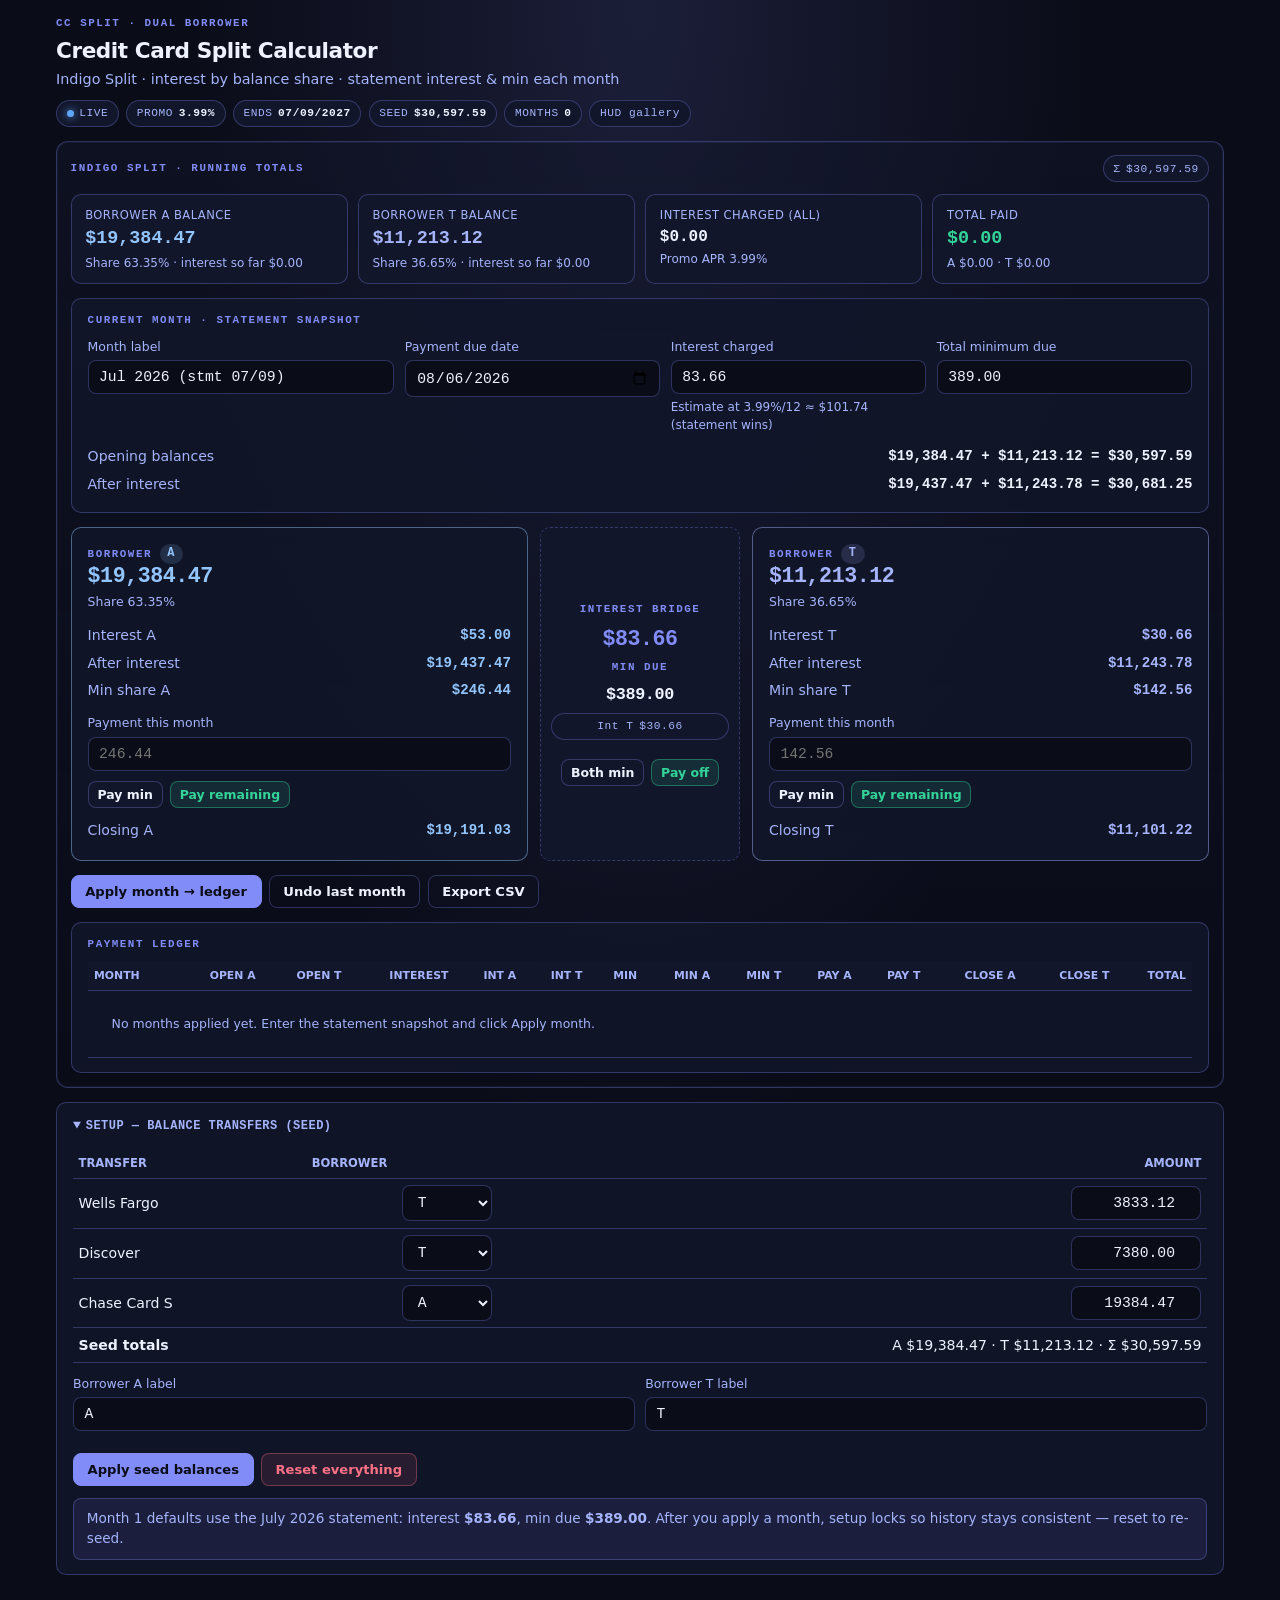
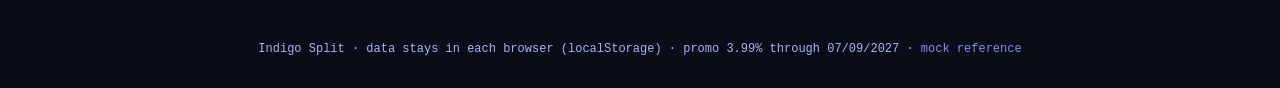
==== docs/cc-tool/index.html @ 1d9514b3 "Publish CC Split Calculator on GitHub Pages. Add docs/cc-tool (Indigo Split) so A and T can open a s" ====
<!DOCTYPE html>
<html lang="en">
<head>
  <meta charset="UTF-8" />
  <meta name="viewport" content="width=device-width, initial-scale=1" />
  <title>CC Split Calculator — Indigo Split</title>
  <style>
    :root {
      --accent: #818cf8;
      --accent2: #a5b4fc;
      --accent-dim: #4f46a5;
      --bg: #0a0c18;
      --surface: rgba(18, 22, 42, 0.88);
      --surface2: #12162a;
      --border: rgba(129, 140, 248, 0.3);
      --glow: rgba(129, 140, 248, 0.14);
      --text: #eef2ff;
      --muted: #a5b4fc;
      --a: #93c5fd;
      --t: #a5b4fc;
      --status: #60a5fa;
      --good: #34d399;
      --warn: #fbbf24;
      --bad: #fb7185;
      --radius: 12px;
      --font: "Segoe UI", system-ui, -apple-system, sans-serif;
      --mono: "Cascadia Code", Consolas, ui-monospace, monospace;
    }

    * { box-sizing: border-box; }
    body {
      margin: 0;
      font-family: var(--font);
      color: var(--text);
      line-height: 1.45;
      min-height: 100vh;
      background:
        radial-gradient(ellipse at 50% 0%, var(--glow), transparent 50%),
        var(--bg);
    }
    a { color: var(--accent); text-decoration: none; }
    a:hover { text-decoration: underline; }

    .shell { max-width: 1200px; margin: 0 auto; padding: 1rem 1rem 2.5rem; }

    .top-meta {
      display: flex;
      flex-wrap: wrap;
      gap: 0.65rem;
      align-items: center;
      justify-content: space-between;
      margin-bottom: 0.85rem;
    }
    .top-meta h1 {
      margin: 0.2rem 0 0.15rem;
      font-size: 1.35rem;
      letter-spacing: -0.02em;
      font-weight: 650;
    }
    .top-meta .sub {
      margin: 0;
      color: var(--muted);
      font-size: 0.9rem;
    }
    .chip-row {
      display: flex;
      flex-wrap: wrap;
      gap: 0.45rem;
      align-items: center;
    }
    .chip {
      display: inline-flex;
      align-items: center;
      gap: 0.35rem;
      font-family: var(--mono);
      font-size: 0.7rem;
      letter-spacing: 0.05em;
      padding: 0.28rem 0.6rem;
      border: 1px solid var(--border);
      border-radius: 999px;
      color: var(--muted);
      background: var(--surface2);
    }
    .chip strong { color: var(--text); font-weight: 600; }
    .status-dot {
      width: 7px; height: 7px; border-radius: 50%;
      background: var(--status);
      box-shadow: 0 0 8px var(--status);
      display: inline-block;
    }

    .hud-label {
      font-family: var(--mono);
      font-size: 0.68rem;
      letter-spacing: 0.14em;
      text-transform: uppercase;
      color: var(--accent);
      font-weight: 600;
    }

    .frame {
      border: 1px solid var(--border);
      box-shadow: inset 0 0 0 1px rgba(129, 140, 248, 0.08);
      border-radius: 12px;
      padding: 0.85rem;
      background: linear-gradient(180deg, rgba(18, 22, 42, 0.5), transparent);
    }

    .summary-bar {
      display: flex;
      flex-wrap: wrap;
      gap: 0.75rem;
      justify-content: space-between;
      align-items: center;
      margin-bottom: 0.75rem;
    }
    .summary-metrics {
      display: grid;
      grid-template-columns: repeat(4, minmax(120px, 1fr));
      gap: 0.65rem;
      width: 100%;
      margin-top: 0.35rem;
    }
    @media (max-width: 800px) {
      .summary-metrics { grid-template-columns: 1fr 1fr; }
    }
    .stat {
      background: var(--surface2);
      border: 1px solid var(--border);
      border-radius: 10px;
      padding: 0.7rem 0.85rem;
    }
    .stat .label {
      font-size: 0.72rem;
      color: var(--muted);
      text-transform: uppercase;
      letter-spacing: 0.04em;
    }
    .stat .value {
      font-family: var(--mono);
      font-size: 1.15rem;
      font-weight: 650;
      margin-top: 0.15rem;
    }
    .stat .sub {
      font-size: 0.75rem;
      color: var(--muted);
      margin-top: 0.15rem;
    }
    .stat.a .value { color: var(--a); }
    .stat.t .value { color: var(--t); }
    .stat.good .value { color: var(--good); }

    .stmt-row {
      display: grid;
      grid-template-columns: 1.2fr 1fr 1fr 1fr;
      gap: 0.65rem;
      margin-bottom: 0.85rem;
    }
    @media (max-width: 900px) {
      .stmt-row { grid-template-columns: 1fr 1fr; }
    }

    .split {
      display: grid;
      grid-template-columns: 1fr 200px 1fr;
      gap: 0.75rem;
      margin: 0.5rem 0 0.85rem;
    }
    @media (max-width: 900px) {
      .split { grid-template-columns: 1fr; }
      .bridge { flex-direction: row; flex-wrap: wrap; }
    }

    .borrower-col {
      padding: 1rem;
      border-radius: 10px;
      border: 1px solid var(--border);
      background: var(--surface);
      min-height: 280px;
    }
    .borrower-col.a-side {
      border-color: color-mix(in srgb, var(--a) 45%, transparent);
    }
    .borrower-col.t-side {
      border-color: color-mix(in srgb, var(--t) 45%, transparent);
    }
    .metric {
      font-family: var(--mono);
      font-size: 1.35rem;
      font-weight: 650;
      letter-spacing: -0.02em;
      line-height: 1.15;
    }
    .metric.a { color: var(--a); }
    .metric.t { color: var(--t); }
    .metric.accent { color: var(--accent); }

    .bridge {
      display: flex;
      flex-direction: column;
      align-items: stretch;
      justify-content: center;
      gap: 0.55rem;
      text-align: center;
      padding: 0.75rem 0.65rem;
      border-radius: 10px;
      border: 1px dashed var(--border);
      background: var(--surface2);
    }
    .bridge .field { margin-bottom: 0.35rem; text-align: left; }

    .panel {
      background: var(--surface);
      border: 1px solid var(--border);
      border-radius: 10px;
      padding: 0.9rem 1rem;
      margin-bottom: 0.85rem;
    }

    .kv {
      display: flex;
      justify-content: space-between;
      gap: 0.5rem;
      font-size: 0.88rem;
      padding: 0.22rem 0;
    }
    .kv .k { color: var(--muted); }
    .kv .v {
      font-family: var(--mono);
      font-weight: 600;
    }
    .kv .v.a, .tag-a { color: var(--a); }
    .kv .v.t, .tag-t { color: var(--t); }

    label {
      display: block;
      font-size: 0.78rem;
      color: var(--muted);
      margin-bottom: 0.28rem;
    }
    input[type="number"],
    input[type="text"],
    input[type="date"],
    select {
      width: 100%;
      padding: 0.5rem 0.65rem;
      border-radius: 8px;
      border: 1px solid var(--border);
      background: var(--bg);
      color: var(--text);
      font-family: var(--mono);
      font-size: 0.92rem;
    }
    input:focus, select:focus {
      outline: 2px solid var(--accent-dim);
      border-color: var(--accent);
    }
    input:disabled, select:disabled {
      opacity: 0.6;
      cursor: not-allowed;
    }

    .field { margin-bottom: 0.7rem; }
    .field-row {
      display: grid;
      grid-template-columns: 1fr 1fr;
      gap: 0.65rem;
    }
    @media (max-width: 500px) {
      .field-row { grid-template-columns: 1fr; }
    }

    .bt-table {
      width: 100%;
      border-collapse: collapse;
      font-size: 0.88rem;
      margin-bottom: 0.75rem;
    }
    .bt-table th, .bt-table td {
      text-align: left;
      padding: 0.4rem 0.35rem;
      border-bottom: 1px solid var(--border);
    }
    .bt-table th {
      color: var(--muted);
      font-weight: 600;
      font-size: 0.72rem;
      text-transform: uppercase;
    }
    .bt-table td:last-child, .bt-table th:last-child { text-align: right; }
    .bt-table input {
      max-width: 130px;
      margin-left: auto;
      display: block;
      text-align: right;
    }
    .bt-table select {
      max-width: 90px;
      margin-left: auto;
      display: block;
    }

    .tag {
      display: inline-block;
      padding: 0.1rem 0.45rem;
      border-radius: 999px;
      font-size: 0.75rem;
      font-weight: 650;
    }
    .tag.a { background: rgba(147, 197, 253, 0.15); color: var(--a); }
    .tag.t { background: rgba(165, 180, 252, 0.15); color: var(--t); }

    .btn-row {
      display: flex;
      flex-wrap: wrap;
      gap: 0.45rem;
      margin-top: 0.65rem;
    }
    button {
      border: 1px solid var(--border);
      background: var(--surface2);
      color: var(--text);
      border-radius: 8px;
      padding: 0.5rem 0.85rem;
      font-size: 0.82rem;
      font-weight: 600;
      cursor: pointer;
      font-family: var(--font);
    }
    button:hover { border-color: var(--accent); background: #1a2040; }
    button:active { transform: translateY(1px); }
    button.primary {
      background: var(--accent);
      border-color: var(--accent);
      color: #0a0c18;
    }
    button.primary:hover { background: var(--accent2); }
    button.good {
      background: rgba(52, 211, 153, 0.12);
      border-color: rgba(52, 211, 153, 0.4);
      color: var(--good);
    }
    button.danger {
      background: rgba(251, 113, 133, 0.1);
      border-color: rgba(251, 113, 133, 0.35);
      color: var(--bad);
    }
    button.ghost { background: transparent; }
    button.small { padding: 0.3rem 0.55rem; font-size: 0.78rem; }

    .warn-box {
      margin-top: 0.75rem;
      padding: 0.65rem 0.8rem;
      border-radius: 8px;
      font-size: 0.85rem;
      display: none;
    }
    .warn-box.show { display: block; }
    .warn-box.warn {
      background: rgba(251, 191, 36, 0.1);
      border: 1px solid rgba(251, 191, 36, 0.35);
      color: var(--warn);
    }
    .warn-box.bad {
      background: rgba(251, 113, 133, 0.1);
      border: 1px solid rgba(251, 113, 133, 0.35);
      color: #ff9ab0;
    }
    .warn-box.info {
      background: rgba(129, 140, 248, 0.1);
      border: 1px solid var(--border);
      color: var(--accent2);
    }

    .estimate {
      font-size: 0.75rem;
      color: var(--muted);
      margin-top: 0.3rem;
    }

    .ledger-wrap { overflow-x: auto; }
    table.ledger {
      width: 100%;
      border-collapse: collapse;
      font-size: 0.78rem;
      min-width: 980px;
    }
    table.ledger th, table.ledger td {
      padding: 0.4rem 0.4rem;
      border-bottom: 1px solid var(--border);
      text-align: right;
      white-space: nowrap;
      font-family: var(--mono);
    }
    table.ledger th {
      color: var(--muted);
      font-family: var(--font);
      font-weight: 600;
      font-size: 0.68rem;
      text-transform: uppercase;
      position: sticky;
      top: 0;
      background: var(--surface2);
    }
    table.ledger th:first-child,
    table.ledger td:first-child {
      text-align: left;
      font-family: var(--font);
    }
    table.ledger tr:hover td { background: rgba(129, 140, 248, 0.06); }
    table.ledger .empty {
      text-align: center;
      color: var(--muted);
      font-family: var(--font);
      padding: 1.5rem;
    }

    details.setup summary {
      cursor: pointer;
      color: var(--muted);
      font-weight: 600;
      font-size: 0.9rem;
      margin-bottom: 0.75rem;
      font-family: var(--mono);
      letter-spacing: 0.04em;
      text-transform: uppercase;
      font-size: 0.75rem;
    }
    details.setup[open] summary { margin-bottom: 0.85rem; }

    footer {
      text-align: center;
      color: var(--muted);
      font-size: 0.75rem;
      padding: 0.75rem 1rem 1.5rem;
      font-family: var(--mono);
    }
  </style>
</head>
<body data-skin="indigo-split">
  <div class="shell">
    <div class="top-meta">
      <div>
        <div class="hud-label">CC Split · dual borrower</div>
        <h1>Credit Card Split Calculator</h1>
        <p class="sub">Indigo Split · interest by balance share · statement interest &amp; min each month</p>
      </div>
      <div class="chip-row">
        <span class="chip"><span class="status-dot"></span> LIVE</span>
        <span class="chip">PROMO <strong>3.99%</strong></span>
        <span class="chip">ENDS <strong>07/09/2027</strong></span>
        <span class="chip">SEED <strong id="hdr-seed-total">$30,597.59</strong></span>
        <span class="chip">MONTHS <strong id="hdr-months">0</strong></span>
        <a class="chip" href="mockups/index.html">HUD gallery</a>
      </div>
    </div>

    <div class="frame">
      <!-- Running summary -->
      <section class="summary-bar" aria-label="Running summary">
        <div class="hud-label" style="margin:0">Indigo split · running totals</div>
        <div class="chip">Σ <span class="mono" id="sum-total">$0.00</span></div>
      </section>
      <div class="summary-metrics">
        <div class="stat a">
          <div class="label">Borrower A balance</div>
          <div class="value" id="sum-bal-a">$0.00</div>
          <div class="sub" id="sum-share-a">—</div>
        </div>
        <div class="stat t">
          <div class="label">Borrower T balance</div>
          <div class="value" id="sum-bal-t">$0.00</div>
          <div class="sub" id="sum-share-t">—</div>
        </div>
        <div class="stat">
          <div class="label">Interest charged (all)</div>
          <div class="value" id="sum-interest-all" style="font-size:1rem">$0.00</div>
          <div class="sub">Promo APR 3.99%</div>
        </div>
        <div class="stat good">
          <div class="label">Total paid</div>
          <div class="value" id="sum-paid">$0.00</div>
          <div class="sub" id="sum-paid-split">A $0 · T $0</div>
        </div>
      </div>

      <!-- Statement inputs -->
      <section class="panel" style="margin-top:0.85rem" aria-label="Statement snapshot">
        <div class="hud-label">Current month · statement snapshot</div>
        <div class="stmt-row" style="margin-top:0.55rem;margin-bottom:0">
          <div class="field" style="margin:0">
            <label for="month-label">Month label</label>
            <input type="text" id="month-label" placeholder="e.g. Jul 2026 / stmt 07/09" />
          </div>
          <div class="field" style="margin:0">
            <label for="due-date">Payment due date</label>
            <input type="date" id="due-date" />
          </div>
          <div class="field" style="margin:0">
            <label for="interest-total">Interest charged</label>
            <input type="number" id="interest-total" min="0" step="0.01" />
            <div class="estimate" id="interest-estimate"></div>
          </div>
          <div class="field" style="margin:0">
            <label for="min-total">Total minimum due</label>
            <input type="number" id="min-total" min="0" step="0.01" />
          </div>
        </div>
        <div class="kv" style="margin-top:0.55rem">
          <span class="k">Opening balances</span>
          <span class="v" id="open-total">—</span>
        </div>
        <div class="kv">
          <span class="k">After interest</span>
          <span class="v" id="after-int-total">—</span>
        </div>
      </section>

      <!-- Dual borrower split -->
      <div class="split">
        <div class="borrower-col a-side">
          <div class="hud-label">Borrower <span class="tag a" id="tag-a">A</span></div>
          <div class="metric a" id="open-a">$0.00</div>
          <div class="muted mono" style="font-size:0.78rem;margin:0.25rem 0 0.65rem;color:var(--muted)">
            Share <span id="share-a">—</span>
          </div>
          <div class="kv"><span class="k">Interest A</span><span class="v a" id="int-a">$0.00</span></div>
          <div class="kv"><span class="k">After interest</span><span class="v a" id="after-a">$0.00</span></div>
          <div class="kv"><span class="k">Min share A</span><span class="v a" id="min-a">$0.00</span></div>
          <div class="field" style="margin-top:0.65rem;margin-bottom:0.4rem">
            <label for="pay-a">Payment this month</label>
            <input type="number" id="pay-a" min="0" step="0.01" />
          </div>
          <div class="btn-row">
            <button type="button" class="small" data-pay-min="a">Pay min</button>
            <button type="button" class="small good" data-pay-full="a">Pay remaining</button>
          </div>
          <div class="kv" style="margin-top:0.55rem">
            <span class="k">Closing A</span><span class="v a" id="close-a">$0.00</span>
          </div>
        </div>

        <div class="bridge" aria-label="Interest bridge">
          <div class="hud-label">Interest bridge</div>
          <div class="metric accent" id="bridge-interest">$0.00</div>
          <div class="hud-label">Min due</div>
          <div class="metric" style="font-size:1.05rem" id="bridge-min">$0.00</div>
          <div class="chip" style="justify-content:center">Int T <span id="bridge-int-t">$0.00</span></div>
          <div class="btn-row" style="justify-content:center">
            <button type="button" id="btn-pay-both-min" class="small">Both min</button>
            <button type="button" id="btn-pay-both-full" class="small good">Pay off</button>
          </div>
        </div>

        <div class="borrower-col t-side">
          <div class="hud-label">Borrower <span class="tag t" id="tag-t">T</span></div>
          <div class="metric t" id="open-t">$0.00</div>
          <div class="muted mono" style="font-size:0.78rem;margin:0.25rem 0 0.65rem;color:var(--muted)">
            Share <span id="share-t">—</span>
          </div>
          <div class="kv"><span class="k">Interest T</span><span class="v t" id="int-t">$0.00</span></div>
          <div class="kv"><span class="k">After interest</span><span class="v t" id="after-t">$0.00</span></div>
          <div class="kv"><span class="k">Min share T</span><span class="v t" id="min-t">$0.00</span></div>
          <div class="field" style="margin-top:0.65rem;margin-bottom:0.4rem">
            <label for="pay-t">Payment this month</label>
            <input type="number" id="pay-t" min="0" step="0.01" />
          </div>
          <div class="btn-row">
            <button type="button" class="small" data-pay-min="t">Pay min</button>
            <button type="button" class="small good" data-pay-full="t">Pay remaining</button>
          </div>
          <div class="kv" style="margin-top:0.55rem">
            <span class="k">Closing T</span><span class="v t" id="close-t">$0.00</span>
          </div>
        </div>
      </div>

      <div class="btn-row">
        <button type="button" id="btn-apply-month" class="primary">Apply month → ledger</button>
        <button type="button" id="btn-undo" class="ghost">Undo last month</button>
        <button type="button" id="btn-export" class="ghost">Export CSV</button>
      </div>
      <div class="warn-box" id="month-warn"></div>

      <!-- Ledger -->
      <section class="panel" style="margin-top:0.9rem;margin-bottom:0" aria-label="Payment ledger">
        <div class="hud-label">Payment ledger</div>
        <div class="ledger-wrap" style="margin-top:0.5rem">
          <table class="ledger">
            <thead>
              <tr>
                <th>Month</th>
                <th>Open A</th>
                <th>Open T</th>
                <th>Interest</th>
                <th>Int A</th>
                <th>Int T</th>
                <th>Min</th>
                <th>Min A</th>
                <th>Min T</th>
                <th>Pay A</th>
                <th>Pay T</th>
                <th>Close A</th>
                <th>Close T</th>
                <th>Total</th>
              </tr>
            </thead>
            <tbody id="ledger-body">
              <tr><td colspan="14" class="empty">No months applied yet. Enter the statement snapshot and click Apply month.</td></tr>
            </tbody>
          </table>
        </div>
      </section>
    </div>

    <!-- Setup -->
    <section class="panel" style="margin-top:0.9rem">
      <details class="setup" id="setup-details" open>
        <summary>Setup — balance transfers (seed)</summary>
        <table class="bt-table" id="bt-table">
          <thead>
            <tr>
              <th>Transfer</th>
              <th>Borrower</th>
              <th>Amount</th>
            </tr>
          </thead>
          <tbody id="bt-body"></tbody>
          <tfoot>
            <tr>
              <td colspan="2"><strong>Seed totals</strong></td>
              <td id="bt-totals">—</td>
            </tr>
          </tfoot>
        </table>
        <div class="field-row">
          <div class="field">
            <label for="label-a">Borrower A label</label>
            <input type="text" id="label-a" value="A" maxlength="24" />
          </div>
          <div class="field">
            <label for="label-t">Borrower T label</label>
            <input type="text" id="label-t" value="T" maxlength="24" />
          </div>
        </div>
        <div class="btn-row">
          <button type="button" id="btn-apply-seed" class="primary">Apply seed balances</button>
          <button type="button" id="btn-reset-all" class="danger">Reset everything</button>
        </div>
        <div class="warn-box info show" style="margin-top:0.75rem">
          Month 1 defaults use the July 2026 statement: interest <strong>$83.66</strong>, min due <strong>$389.00</strong>.
          After you apply a month, setup locks so history stays consistent — reset to re-seed.
        </div>
      </details>
    </section>
  </div>

  <footer>
    Indigo Split · data stays in each browser (localStorage) · promo 3.99% through 07/09/2027 ·
    <a href="mockups/05-indigo-split.html">mock reference</a>
  </footer>

  <script>
    (function () {
      "use strict";

      const STORAGE_KEY = "cc-split-calculator-v1";
      const PROMO_APR = 0.0399;

      const DEFAULT_BTS = [
        { id: "wf", name: "Wells Fargo", amount: 3833.12, borrower: "T" },
        { id: "disc", name: "Discover", amount: 7380.0, borrower: "T" },
        { id: "chase", name: "Chase Card S", amount: 19384.47, borrower: "A" },
      ];

      const DEFAULT_MONTH1 = {
        label: "Jul 2026 (stmt 07/09)",
        dueDate: "2026-08-06",
        interest: 83.66,
        minPayment: 389.0,
      };

      let state;

      function round2(n) {
        return Math.round((Number(n) + Number.EPSILON) * 100) / 100;
      }

      function money(n) {
        const v = round2(n);
        return v.toLocaleString("en-US", {
          style: "currency",
          currency: "USD",
          minimumFractionDigits: 2,
        });
      }

      function parseMoney(el) {
        const v = parseFloat(el.value);
        return Number.isFinite(v) ? v : 0;
      }

      function splitProportional(total, weightA, weightT) {
        const t = round2(total);
        const wA = Math.max(0, weightA);
        const wT = Math.max(0, weightT);
        const sum = wA + wT;
        if (sum <= 0 || t === 0) {
          return { a: 0, t: 0, shareA: 0, shareT: 0 };
        }
        const shareA = wA / sum;
        const shareT = wT / sum;
        let partA = round2(t * shareA);
        let partT = round2(t - partA);
        if (round2(partA + partT) !== t) {
          partT = round2(t - partA);
        }
        return { a: partA, t: partT, shareA, shareT };
      }

      function seedBalancesFromBts(bts) {
        let a = 0;
        let t = 0;
        for (const row of bts) {
          const amt = round2(row.amount);
          if (row.borrower === "A") a = round2(a + amt);
          else t = round2(t + amt);
        }
        return { openA: a, openT: t };
      }

      function currentOpen() {
        if (state.history.length === 0) {
          return { a: state.openA, t: state.openT };
        }
        const last = state.history[state.history.length - 1];
        return { a: last.closeA, t: last.closeT };
      }

      function computeMonth(openA, openT, interestTotal, minTotal, payA, payT) {
        const intSplit = splitProportional(interestTotal, openA, openT);
        const afterA = round2(openA + intSplit.a);
        const afterT = round2(openT + intSplit.t);
        const minSplit = splitProportional(minTotal, afterA, afterT);
        const pA = round2(Math.max(0, payA));
        const pT = round2(Math.max(0, payT));
        const closeA = round2(Math.max(0, afterA - pA));
        const closeT = round2(Math.max(0, afterT - pT));
        return {
          openA: round2(openA),
          openT: round2(openT),
          interest: round2(interestTotal),
          intA: intSplit.a,
          intT: intSplit.t,
          shareA: intSplit.shareA,
          shareT: intSplit.shareT,
          afterA,
          afterT,
          minTotal: round2(minTotal),
          minA: minSplit.a,
          minT: minSplit.t,
          payA: pA,
          payT: pT,
          closeA,
          closeT,
          closeTotal: round2(closeA + closeT),
        };
      }

      function defaultState() {
        const bts = DEFAULT_BTS.map((r) => ({ ...r }));
        const { openA, openT } = seedBalancesFromBts(bts);
        return {
          labels: { A: "A", T: "T" },
          bts,
          openA,
          openT,
          seedApplied: true,
          history: [],
          draft: {
            label: DEFAULT_MONTH1.label,
            dueDate: DEFAULT_MONTH1.dueDate,
            interest: DEFAULT_MONTH1.interest,
            minPayment: DEFAULT_MONTH1.minPayment,
            payA: null,
            payT: null,
          },
        };
      }

      function save() {
        try {
          localStorage.setItem(STORAGE_KEY, JSON.stringify(state));
        } catch (_) { /* ignore quota */ }
      }

      function load() {
        try {
          const raw = localStorage.getItem(STORAGE_KEY);
          if (!raw) return defaultState();
          const parsed = JSON.parse(raw);
          if (!parsed || !Array.isArray(parsed.history)) return defaultState();
          return {
            ...defaultState(),
            ...parsed,
            bts: Array.isArray(parsed.bts) ? parsed.bts : DEFAULT_BTS.map((r) => ({ ...r })),
            labels: parsed.labels || { A: "A", T: "T" },
            draft: { ...defaultState().draft, ...(parsed.draft || {}) },
          };
        } catch (_) {
          return defaultState();
        }
      }

      const $ = (id) => document.getElementById(id);

      function renderBtTable() {
        const body = $("bt-body");
        body.innerHTML = "";
        const locked = state.history.length > 0;
        for (const row of state.bts) {
          const tr = document.createElement("tr");
          tr.innerHTML = `
            <td>${escapeHtml(row.name)}</td>
            <td></td>
            <td></td>
          `;
          const sel = document.createElement("select");
          sel.disabled = locked;
          sel.innerHTML = `<option value="A">${escapeHtml(state.labels.A)}</option><option value="T">${escapeHtml(state.labels.T)}</option>`;
          sel.value = row.borrower;
          sel.addEventListener("change", () => {
            row.borrower = sel.value;
            if (!locked) applySeed(false);
            else save();
            renderAll();
          });
          tr.children[1].appendChild(sel);

          const inp = document.createElement("input");
          inp.type = "number";
          inp.min = "0";
          inp.step = "0.01";
          inp.value = row.amount.toFixed(2);
          inp.disabled = locked;
          inp.addEventListener("change", () => {
            row.amount = round2(parseFloat(inp.value) || 0);
            if (!locked) applySeed(false);
            else save();
            renderAll();
          });
          tr.children[2].appendChild(inp);
          body.appendChild(tr);
        }

        const { openA, openT } = seedBalancesFromBts(state.bts);
        $("bt-totals").textContent =
          `A ${money(openA)} · T ${money(openT)} · Σ ${money(openA + openT)}`;
        $("hdr-seed-total").textContent = money(openA + openT);
      }

      function escapeHtml(s) {
        return String(s)
          .replace(/&/g, "&amp;")
          .replace(/</g, "&lt;")
          .replace(/>/g, "&gt;")
          .replace(/"/g, "&quot;");
      }

      function applySeed(showFlash) {
        const { openA, openT } = seedBalancesFromBts(state.bts);
        state.openA = openA;
        state.openT = openT;
        state.seedApplied = true;
        if (state.history.length === 0) {
          state.draft = {
            label: DEFAULT_MONTH1.label,
            dueDate: DEFAULT_MONTH1.dueDate,
            interest: DEFAULT_MONTH1.interest,
            minPayment: DEFAULT_MONTH1.minPayment,
            payA: null,
            payT: null,
          };
        }
        save();
        if (showFlash) {
          setWarn("info", "Seed balances applied. Enter statement interest & min, then payments.");
        }
      }

      function readDraftFromForm() {
        state.draft.label = $("month-label").value.trim() || `Month ${state.history.length + 1}`;
        state.draft.dueDate = $("due-date").value || "";
        state.draft.interest = parseMoney($("interest-total"));
        state.draft.minPayment = parseMoney($("min-total"));
        state.draft.payA = $("pay-a").value === "" ? null : parseMoney($("pay-a"));
        state.draft.payT = $("pay-t").value === "" ? null : parseMoney($("pay-t"));
        state.labels.A = $("label-a").value.trim() || "A";
        state.labels.T = $("label-t").value.trim() || "T";
      }

      function writeDraftToForm() {
        $("month-label").value = state.draft.label || "";
        $("due-date").value = state.draft.dueDate || "";
        $("interest-total").value =
          state.draft.interest != null ? Number(state.draft.interest).toFixed(2) : "";
        $("min-total").value =
          state.draft.minPayment != null ? Number(state.draft.minPayment).toFixed(2) : "";
        $("label-a").value = state.labels.A;
        $("label-t").value = state.labels.T;
      }

      function livePreview() {
        const open = currentOpen();
        const interest = parseMoney($("interest-total"));
        const minTotal = parseMoney($("min-total"));
        let payA = $("pay-a").value === "" ? null : parseMoney($("pay-a"));
        let payT = $("pay-t").value === "" ? null : parseMoney($("pay-t"));

        const partial = computeMonth(open.a, open.t, interest, minTotal, 0, 0);

        if (payA === null) payA = partial.minA;
        if (payT === null) payT = partial.minT;

        if ($("pay-a").value === "" && document.activeElement !== $("pay-a")) {
          $("pay-a").placeholder = partial.minA.toFixed(2);
        }
        if ($("pay-t").value === "" && document.activeElement !== $("pay-t")) {
          $("pay-t").placeholder = partial.minT.toFixed(2);
        }

        const m = computeMonth(open.a, open.t, interest, minTotal, payA, payT);

        $("tag-a").textContent = state.labels.A;
        $("tag-t").textContent = state.labels.T;

        $("open-a").textContent = money(m.openA);
        $("open-t").textContent = money(m.openT);
        $("open-total").textContent =
          `${money(m.openA)} + ${money(m.openT)} = ${money(m.openA + m.openT)}`;

        $("share-a").textContent = (m.shareA * 100).toFixed(2) + "%";
        $("share-t").textContent = (m.shareT * 100).toFixed(2) + "%";
        $("int-a").textContent = money(m.intA);
        $("int-t").textContent = money(m.intT);
        $("after-a").textContent = money(m.afterA);
        $("after-t").textContent = money(m.afterT);
        $("after-int-total").textContent =
          `${money(m.afterA)} + ${money(m.afterT)} = ${money(m.afterA + m.afterT)}`;
        $("min-a").textContent = money(m.minA);
        $("min-t").textContent = money(m.minT);
        $("close-a").textContent = money(m.closeA);
        $("close-t").textContent = money(m.closeT);

        $("bridge-interest").textContent = money(m.interest);
        $("bridge-min").textContent = money(m.minTotal);
        $("bridge-int-t").textContent = money(m.intT);

        const est = round2((open.a + open.t) * (PROMO_APR / 12));
        $("interest-estimate").textContent =
          `Estimate at 3.99%/12 ≈ ${money(est)} (statement wins)`;

        const actualPayA = $("pay-a").value === "" ? partial.minA : parseMoney($("pay-a"));
        const actualPayT = $("pay-t").value === "" ? partial.minT : parseMoney($("pay-t"));
        const totalPay = round2(actualPayA + actualPayT);
        const msgs = [];
        let level = "info";

        if (m.openA + m.openT <= 0) {
          msgs.push("Both balances are zero — card is paid off.");
          level = "info";
        } else {
          if (totalPay + 0.001 < m.minTotal) {
            msgs.push(
              `Combined payment ${money(totalPay)} is below card minimum ${money(m.minTotal)}.`
            );
            level = "warn";
          }
          if (actualPayA + 0.001 < m.minA) {
            msgs.push(
              `${state.labels.A} is under their min share (${money(actualPayA)} < ${money(m.minA)}).`
            );
            level = "warn";
          }
          if (actualPayT + 0.001 < m.minT) {
            msgs.push(
              `${state.labels.T} is under their min share (${money(actualPayT)} < ${money(m.minT)}).`
            );
            level = "warn";
          }
          if (actualPayA > m.afterA + 0.001) {
            msgs.push(`${state.labels.A} payment exceeds balance after interest; excess ignored on close.`);
            level = "info";
          }
          if (actualPayT > m.afterT + 0.001) {
            msgs.push(`${state.labels.T} payment exceeds balance after interest; excess ignored on close.`);
            level = "info";
          }
        }

        if (msgs.length) setWarn(level, msgs.join(" "));
        else clearWarn();

        return m;
      }

      function setWarn(level, text) {
        const el = $("month-warn");
        el.className = "warn-box show " + level;
        el.textContent = text;
      }

      function clearWarn() {
        const el = $("month-warn");
        el.className = "warn-box";
        el.textContent = "";
      }

      function renderSummary() {
        const open = currentOpen();
        const total = round2(open.a + open.t);
        const shareA = total > 0 ? open.a / total : 0;
        const shareT = total > 0 ? open.t / total : 0;

        let paidA = 0;
        let paidT = 0;
        let intAll = 0;
        let intA = 0;
        let intT = 0;
        for (const row of state.history) {
          paidA = round2(paidA + row.payA);
          paidT = round2(paidT + row.payT);
          intAll = round2(intAll + row.interest);
          intA = round2(intA + row.intA);
          intT = round2(intT + row.intT);
        }

        $("sum-bal-a").textContent = money(open.a);
        $("sum-bal-t").textContent = money(open.t);
        $("sum-share-a").textContent = `Share ${(shareA * 100).toFixed(2)}% · interest so far ${money(intA)}`;
        $("sum-share-t").textContent = `Share ${(shareT * 100).toFixed(2)}% · interest so far ${money(intT)}`;
        $("sum-total").textContent = money(total);
        $("sum-interest-all").textContent = money(intAll);
        $("sum-paid").textContent = money(paidA + paidT);
        $("sum-paid-split").textContent =
          `${state.labels.A} ${money(paidA)} · ${state.labels.T} ${money(paidT)}`;
        $("hdr-months").textContent = String(state.history.length);
      }

      function renderLedger() {
        const body = $("ledger-body");
        if (state.history.length === 0) {
          body.innerHTML =
            '<tr><td colspan="14" class="empty">No months applied yet. Enter the statement snapshot and click Apply month.</td></tr>';
          return;
        }
        body.innerHTML = "";
        for (const row of state.history) {
          const tr = document.createElement("tr");
          tr.innerHTML = [
            escapeHtml(row.label),
            money(row.openA),
            money(row.openT),
            money(row.interest),
            money(row.intA),
            money(row.intT),
            money(row.minTotal),
            money(row.minA),
            money(row.minT),
            money(row.payA),
            money(row.payT),
            money(row.closeA),
            money(row.closeT),
            money(row.closeTotal),
          ]
            .map((c) => `<td>${c}</td>`)
            .join("");
          body.appendChild(tr);
        }
      }

      function renderAll() {
        $("label-a").disabled = state.history.length > 0;
        $("label-t").disabled = state.history.length > 0;
        if (state.history.length > 0) {
          $("setup-details").open = false;
        }
        renderBtTable();
        writeDraftToForm();
        if (state.draft.payA != null) $("pay-a").value = Number(state.draft.payA).toFixed(2);
        else $("pay-a").value = "";
        if (state.draft.payT != null) $("pay-t").value = Number(state.draft.payT).toFixed(2);
        else $("pay-t").value = "";
        renderSummary();
        renderLedger();
        livePreview();
      }

      function applyMonth() {
        readDraftFromForm();
        const open = currentOpen();
        const interest = state.draft.interest;
        const minTotal = state.draft.minPayment;

        const base = computeMonth(open.a, open.t, interest, minTotal, 0, 0);
        const payA =
          state.draft.payA == null ? base.minA : round2(Math.max(0, state.draft.payA));
        const payT =
          state.draft.payT == null ? base.minT : round2(Math.max(0, state.draft.payT));

        const m = computeMonth(open.a, open.t, interest, minTotal, payA, payT);
        const entry = {
          label: state.draft.label,
          dueDate: state.draft.dueDate,
          ...m,
        };
        state.history.push(entry);

        const n = state.history.length + 1;
        state.draft = {
          label: `Month ${n}`,
          dueDate: "",
          interest: null,
          minPayment: null,
          payA: null,
          payT: null,
        };

        save();
        renderAll();
        $("interest-total").value = "";
        $("min-total").value = "";
        $("pay-a").value = "";
        $("pay-t").value = "";
        $("month-label").value = state.draft.label;
        $("due-date").value = "";
        setWarn(
          "info",
          `Applied “${entry.label}”. Closing total ${money(entry.closeTotal)}. Enter next statement’s interest & minimum when you have the snapshot.`
        );
        livePreview();
      }

      function undoLast() {
        if (state.history.length === 0) {
          setWarn("warn", "Nothing to undo.");
          return;
        }
        const removed = state.history.pop();
        state.draft = {
          label: removed.label,
          dueDate: removed.dueDate || "",
          interest: removed.interest,
          minPayment: removed.minTotal,
          payA: removed.payA,
          payT: removed.payT,
        };
        save();
        renderAll();
        setWarn("info", `Undid “${removed.label}”. Values restored to the form.`);
      }

      function exportCsv() {
        if (state.history.length === 0) {
          setWarn("warn", "No ledger rows to export.");
          return;
        }
        const headers = [
          "Month", "DueDate", "OpenA", "OpenT", "Interest", "IntA", "IntT",
          "Min", "MinA", "MinT", "PayA", "PayT", "CloseA", "CloseT", "CloseTotal",
        ];
        const lines = [headers.join(",")];
        for (const r of state.history) {
          lines.push(
            [
              csvEscape(r.label),
              r.dueDate || "",
              r.openA, r.openT, r.interest, r.intA, r.intT,
              r.minTotal, r.minA, r.minT, r.payA, r.payT,
              r.closeA, r.closeT, r.closeTotal,
            ].join(",")
          );
        }
        const blob = new Blob([lines.join("\n")], { type: "text/csv;charset=utf-8" });
        const url = URL.createObjectURL(blob);
        const a = document.createElement("a");
        a.href = url;
        a.download = "cc-split-ledger.csv";
        a.click();
        URL.revokeObjectURL(url);
      }

      function csvEscape(s) {
        const t = String(s ?? "");
        if (/[",\n]/.test(t)) return `"${t.replace(/"/g, '""')}"`;
        return t;
      }

      function setPayMin(who) {
        const open = currentOpen();
        const interest = parseMoney($("interest-total"));
        const minTotal = parseMoney($("min-total"));
        const m = computeMonth(open.a, open.t, interest, minTotal, 0, 0);
        if (who === "a") $("pay-a").value = m.minA.toFixed(2);
        else $("pay-t").value = m.minT.toFixed(2);
        readDraftFromForm();
        save();
        livePreview();
      }

      function setPayFull(who) {
        const open = currentOpen();
        const interest = parseMoney($("interest-total"));
        const minTotal = parseMoney($("min-total"));
        const m = computeMonth(open.a, open.t, interest, minTotal, 0, 0);
        if (who === "a") $("pay-a").value = m.afterA.toFixed(2);
        else $("pay-t").value = m.afterT.toFixed(2);
        readDraftFromForm();
        save();
        livePreview();
      }

      function bind() {
        $("btn-apply-seed").addEventListener("click", () => {
          if (state.history.length > 0) {
            setWarn("warn", "Clear history first (Reset) to re-seed balances.");
            return;
          }
          applySeed(true);
          renderAll();
        });

        $("btn-reset-all").addEventListener("click", () => {
          if (!confirm("Reset all history and restore default balance transfers?")) return;
          state = defaultState();
          save();
          renderAll();
          setWarn("info", "Reset complete. Month 1 statement defaults loaded.");
        });

        $("btn-apply-month").addEventListener("click", () => {
          readDraftFromForm();
          if (state.draft.interest == null || $("interest-total").value === "") {
            setWarn("bad", "Enter Interest charged from this month’s statement.");
            $("interest-total").focus();
            return;
          }
          if (state.draft.minPayment == null || $("min-total").value === "") {
            setWarn("bad", "Enter Total minimum payment due from this month’s statement.");
            $("min-total").focus();
            return;
          }
          applyMonth();
        });

        $("btn-undo").addEventListener("click", undoLast);
        $("btn-export").addEventListener("click", exportCsv);

        $("btn-pay-both-min").addEventListener("click", () => {
          setPayMin("a");
          setPayMin("t");
        });
        $("btn-pay-both-full").addEventListener("click", () => {
          setPayFull("a");
          setPayFull("t");
        });

        document.querySelectorAll("[data-pay-min]").forEach((btn) => {
          btn.addEventListener("click", () => setPayMin(btn.getAttribute("data-pay-min")));
        });
        document.querySelectorAll("[data-pay-full]").forEach((btn) => {
          btn.addEventListener("click", () => setPayFull(btn.getAttribute("data-pay-full")));
        });

        ["interest-total", "min-total", "pay-a", "pay-t", "month-label", "due-date"].forEach(
          (id) => {
            $(id).addEventListener("input", () => {
              readDraftFromForm();
              save();
              livePreview();
            });
          }
        );

        ["label-a", "label-t"].forEach((id) => {
          $(id).addEventListener("change", () => {
            readDraftFromForm();
            save();
            renderAll();
          });
        });
      }

      window.CCSplit = {
        computeMonth,
        splitProportional,
        seedBalancesFromBts,
        round2,
        getState: () => state,
      };

      state = load();
      bind();
      renderAll();
    })();
  </script>
</body>
</html>
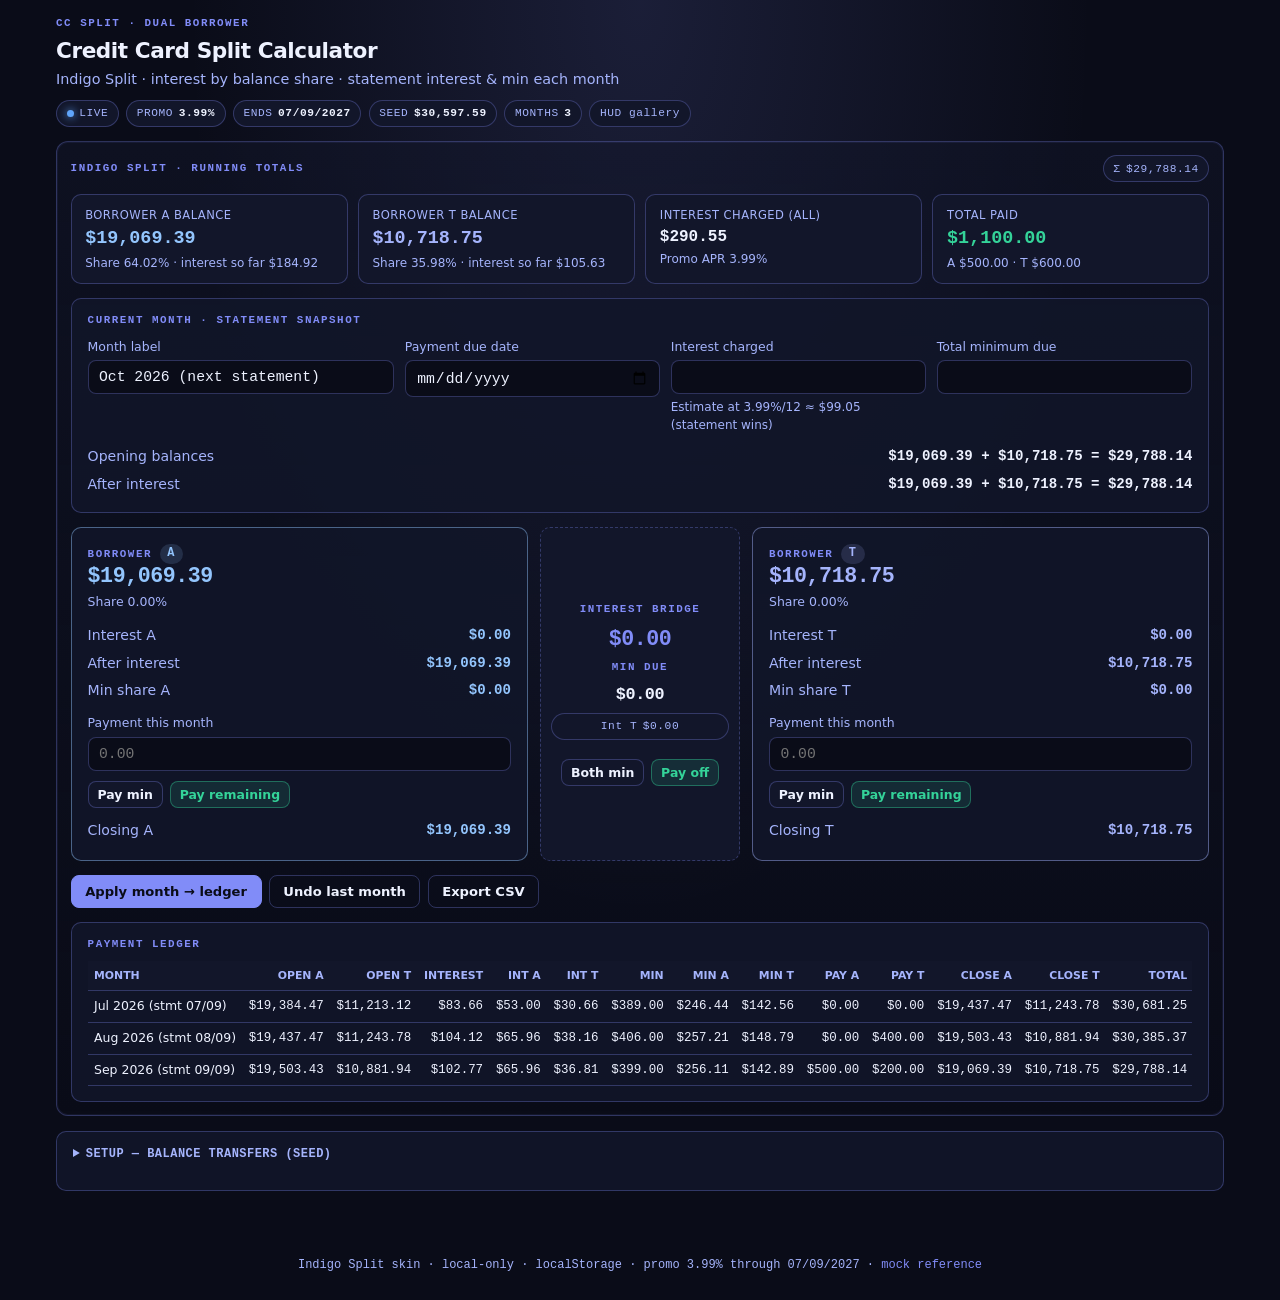
==== commit 5deef6f2: "Record Aug and Sep 2026 payments in the CC split ledger. Seed July through September from the statem" ====
--- a/docs/cc-tool/index.html
+++ b/docs/cc-tool/index.html
@@ -649,15 +649,18 @@
           <button type="button" id="btn-reset-all" class="danger">Reset everything</button>
         </div>
         <div class="warn-box info show" style="margin-top:0.75rem">
-          Month 1 defaults use the July 2026 statement: interest <strong>$83.66</strong>, min due <strong>$389.00</strong>.
-          After you apply a month, setup locks so history stays consistent — reset to re-seed.
+          Jul–Sep 2026 are already in the ledger.
+          Aug: T paid <strong>$400.00</strong> (A $0).
+          Sep: T paid <strong>$200.00</strong>, A paid <strong>$500.00</strong>.
+          The July $402.41 payment cleared the balance from before the transfers and is not in the split.
+          Reset reloads this history. October stays blank until that statement arrives.
         </div>
       </details>
     </section>
   </div>
 
   <footer>
-    Indigo Split · data stays in each browser (localStorage) · promo 3.99% through 07/09/2027 ·
+    Indigo Split skin · local-only · localStorage · promo 3.99% through 07/09/2027 ·
     <a href="mockups/05-indigo-split.html">mock reference</a>
   </footer>
 
@@ -665,7 +668,7 @@
     (function () {
       "use strict";
 
-      const STORAGE_KEY = "cc-split-calculator-v1";
+      const STORAGE_KEY = "cc-split-calculator-v2";
       const PROMO_APR = 0.0399;
 
       const DEFAULT_BTS = [
@@ -674,11 +677,42 @@
         { id: "chase", name: "Chase Card S", amount: 19384.47, borrower: "A" },
       ];
 
-      const DEFAULT_MONTH1 = {
-        label: "Jul 2026 (stmt 07/09)",
-        dueDate: "2026-08-06",
-        interest: 83.66,
-        minPayment: 389.0,
+      // Posted on the statement for that cycle. T paid $400 (Aug) and $200 (Sep);
+      // A paid the rest of each statement's payments ($0 and $500).
+      const STATEMENT_MONTHS = [
+        {
+          label: "Jul 2026 (stmt 07/09)",
+          dueDate: "2026-08-06",
+          interest: 83.66,
+          minPayment: 389.0,
+          payA: 0,
+          payT: 0,
+        },
+        {
+          label: "Aug 2026 (stmt 08/09)",
+          dueDate: "2026-09-06",
+          interest: 104.12,
+          minPayment: 406.0,
+          payA: 0,
+          payT: 400,
+        },
+        {
+          label: "Sep 2026 (stmt 09/09)",
+          dueDate: "2026-10-06",
+          interest: 102.77,
+          minPayment: 399.0,
+          payA: 500,
+          payT: 200,
+        },
+      ];
+
+      const NEXT_DRAFT = {
+        label: "Oct 2026 (next statement)",
+        dueDate: "",
+        interest: null,
+        minPayment: null,
+        payA: null,
+        payT: null,
       };
 
       let state;
@@ -768,6 +802,23 @@
         };
       }
 
+      function buildHistory(openA, openT) {
+        const history = [];
+        let a = openA;
+        let t = openT;
+        for (const row of STATEMENT_MONTHS) {
+          const m = computeMonth(a, t, row.interest, row.minPayment, row.payA, row.payT);
+          history.push({
+            label: row.label,
+            dueDate: row.dueDate,
+            ...m,
+          });
+          a = m.closeA;
+          t = m.closeT;
+        }
+        return history;
+      }
+
       function defaultState() {
         const bts = DEFAULT_BTS.map((r) => ({ ...r }));
         const { openA, openT } = seedBalancesFromBts(bts);
@@ -777,15 +828,8 @@
           openA,
           openT,
           seedApplied: true,
-          history: [],
-          draft: {
-            label: DEFAULT_MONTH1.label,
-            dueDate: DEFAULT_MONTH1.dueDate,
-            interest: DEFAULT_MONTH1.interest,
-            minPayment: DEFAULT_MONTH1.minPayment,
-            payA: null,
-            payT: null,
-          },
+          history: buildHistory(openA, openT),
+          draft: { ...NEXT_DRAFT },
         };
       }
 
@@ -874,13 +918,14 @@
         state.openT = openT;
         state.seedApplied = true;
         if (state.history.length === 0) {
+          const first = STATEMENT_MONTHS[0];
           state.draft = {
-            label: DEFAULT_MONTH1.label,
-            dueDate: DEFAULT_MONTH1.dueDate,
-            interest: DEFAULT_MONTH1.interest,
-            minPayment: DEFAULT_MONTH1.minPayment,
-            payA: null,
-            payT: null,
+            label: first.label,
+            dueDate: first.dueDate,
+            interest: first.interest,
+            minPayment: first.minPayment,
+            payA: first.payA,
+            payT: first.payT,
           };
         }
         save();
@@ -1232,11 +1277,11 @@
         });
 
         $("btn-reset-all").addEventListener("click", () => {
-          if (!confirm("Reset all history and restore default balance transfers?")) return;
+          if (!confirm("Reset the ledger to the Jul–Sep 2026 statements and restore the default balance transfers?")) return;
           state = defaultState();
           save();
           renderAll();
-          setWarn("info", "Reset complete. Month 1 statement defaults loaded.");
+          setWarn("info", "Reset complete. Jul–Sep 2026 statement history reloaded.");
         });
 
         $("btn-apply-month").addEventListener("click", () => {
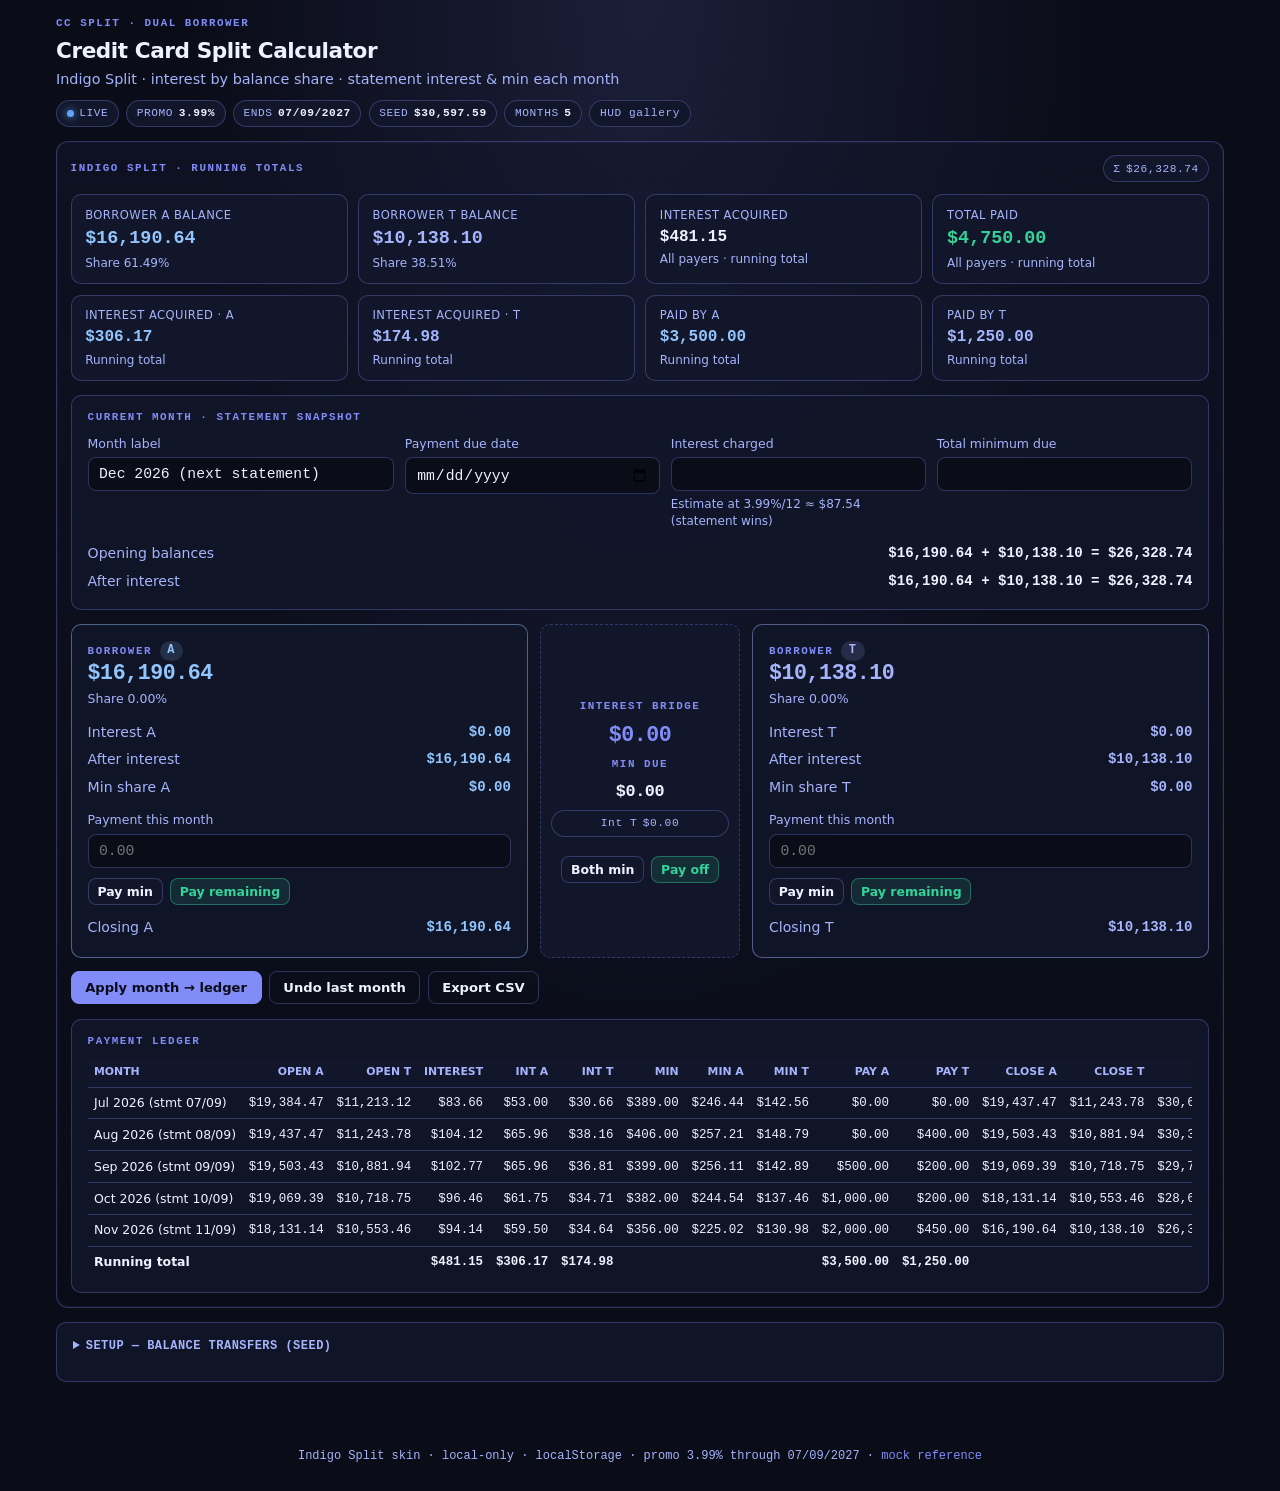
==== commit 71709d44: "Record Oct and Nov 2026 payments and payer running totals in the CC split ledger." ====
--- a/docs/cc-tool/index.html
+++ b/docs/cc-tool/index.html
@@ -409,6 +409,13 @@
       font-family: var(--font);
     }
     table.ledger tr:hover td { background: rgba(129, 140, 248, 0.06); }
+    table.ledger tfoot td {
+      font-weight: 700;
+      color: var(--text);
+      border-bottom: none;
+      border-top: 1px solid var(--accent);
+    }
+    table.ledger tfoot tr:hover td { background: transparent; }
     table.ledger .empty {
       text-align: center;
       color: var(--muted);
@@ -474,14 +481,34 @@
           <div class="sub" id="sum-share-t">—</div>
         </div>
         <div class="stat">
-          <div class="label">Interest charged (all)</div>
+          <div class="label">Interest acquired</div>
           <div class="value" id="sum-interest-all" style="font-size:1rem">$0.00</div>
-          <div class="sub">Promo APR 3.99%</div>
+          <div class="sub">All payers · running total</div>
         </div>
         <div class="stat good">
           <div class="label">Total paid</div>
           <div class="value" id="sum-paid">$0.00</div>
-          <div class="sub" id="sum-paid-split">A $0 · T $0</div>
+          <div class="sub">All payers · running total</div>
+        </div>
+        <div class="stat a">
+          <div class="label">Interest acquired · <span id="sum-int-a-name">A</span></div>
+          <div class="value" id="sum-int-a" style="font-size:1rem">$0.00</div>
+          <div class="sub">Running total</div>
+        </div>
+        <div class="stat t">
+          <div class="label">Interest acquired · <span id="sum-int-t-name">T</span></div>
+          <div class="value" id="sum-int-t" style="font-size:1rem">$0.00</div>
+          <div class="sub">Running total</div>
+        </div>
+        <div class="stat a">
+          <div class="label">Paid by <span id="sum-paid-a-name">A</span></div>
+          <div class="value" id="sum-paid-a" style="font-size:1rem">$0.00</div>
+          <div class="sub">Running total</div>
+        </div>
+        <div class="stat t">
+          <div class="label">Paid by <span id="sum-paid-t-name">T</span></div>
+          <div class="value" id="sum-paid-t" style="font-size:1rem">$0.00</div>
+          <div class="sub">Running total</div>
         </div>
       </div>
 
@@ -609,6 +636,24 @@
             <tbody id="ledger-body">
               <tr><td colspan="14" class="empty">No months applied yet. Enter the statement snapshot and click Apply month.</td></tr>
             </tbody>
+            <tfoot id="ledger-foot" hidden>
+              <tr>
+                <td>Running total</td>
+                <td></td>
+                <td></td>
+                <td id="foot-interest">$0.00</td>
+                <td id="foot-int-a">$0.00</td>
+                <td id="foot-int-t">$0.00</td>
+                <td></td>
+                <td></td>
+                <td></td>
+                <td id="foot-pay-a">$0.00</td>
+                <td id="foot-pay-t">$0.00</td>
+                <td></td>
+                <td></td>
+                <td></td>
+              </tr>
+            </tfoot>
           </table>
         </div>
       </section>
@@ -649,11 +694,14 @@
           <button type="button" id="btn-reset-all" class="danger">Reset everything</button>
         </div>
         <div class="warn-box info show" style="margin-top:0.75rem">
-          Jul–Sep 2026 are already in the ledger.
+          Jul–Nov 2026 are already in the ledger.
           Aug: T paid <strong>$400.00</strong> (A $0).
           Sep: T paid <strong>$200.00</strong>, A paid <strong>$500.00</strong>.
+          Oct: T paid <strong>$200.00</strong>, A paid <strong>$1,000.00</strong>.
+          Nov: T paid <strong>$450.00</strong>, A paid <strong>$2,000.00</strong>.
           The July $402.41 payment cleared the balance from before the transfers and is not in the split.
-          Reset reloads this history. October stays blank until that statement arrives.
+          Reset reloads this history. December stays blank until that statement arrives.
+          Interest acquired and amounts paid above are running totals.
         </div>
       </details>
     </section>
@@ -668,7 +716,7 @@
     (function () {
       "use strict";
 
-      const STORAGE_KEY = "cc-split-calculator-v2";
+      const STORAGE_KEY = "cc-split-calculator-v3";
       const PROMO_APR = 0.0399;
 
       const DEFAULT_BTS = [
@@ -677,8 +725,7 @@
         { id: "chase", name: "Chase Card S", amount: 19384.47, borrower: "A" },
       ];
 
-      // Posted on the statement for that cycle. T paid $400 (Aug) and $200 (Sep);
-      // A paid the rest of each statement's payments ($0 and $500).
+      // Posted on the statement for that cycle. CHK 9116 is T. Bill payer is A.
       const STATEMENT_MONTHS = [
         {
           label: "Jul 2026 (stmt 07/09)",
@@ -704,10 +751,26 @@
           payA: 500,
           payT: 200,
         },
+        {
+          label: "Oct 2026 (stmt 10/09)",
+          dueDate: "2026-11-06",
+          interest: 96.46,
+          minPayment: 382.0,
+          payA: 1000,
+          payT: 200,
+        },
+        {
+          label: "Nov 2026 (stmt 11/09)",
+          dueDate: "2026-12-06",
+          interest: 94.14,
+          minPayment: 356.0,
+          payA: 2000,
+          payT: 450,
+        },
       ];
 
       const NEXT_DRAFT = {
-        label: "Oct 2026 (next statement)",
+        label: "Dec 2026 (next statement)",
         dueDate: "",
         interest: null,
         minPayment: null,
@@ -1062,12 +1125,7 @@
         el.textContent = "";
       }
 
-      function renderSummary() {
-        const open = currentOpen();
-        const total = round2(open.a + open.t);
-        const shareA = total > 0 ? open.a / total : 0;
-        const shareT = total > 0 ? open.t / total : 0;
-
+      function runningTotals() {
         let paidA = 0;
         let paidT = 0;
         let intAll = 0;
@@ -1080,26 +1138,50 @@
           intA = round2(intA + row.intA);
           intT = round2(intT + row.intT);
         }
-
+        return { paidA, paidT, intAll, intA, intT };
+      }
+
+      function renderSummary() {
+        const open = currentOpen();
+        const total = round2(open.a + open.t);
+        const shareA = total > 0 ? open.a / total : 0;
+        const shareT = total > 0 ? open.t / total : 0;
+        const totals = runningTotals();
+
+        $("sum-int-a-name").textContent = state.labels.A;
+        $("sum-int-t-name").textContent = state.labels.T;
+        $("sum-paid-a-name").textContent = state.labels.A;
+        $("sum-paid-t-name").textContent = state.labels.T;
         $("sum-bal-a").textContent = money(open.a);
         $("sum-bal-t").textContent = money(open.t);
-        $("sum-share-a").textContent = `Share ${(shareA * 100).toFixed(2)}% · interest so far ${money(intA)}`;
-        $("sum-share-t").textContent = `Share ${(shareT * 100).toFixed(2)}% · interest so far ${money(intT)}`;
+        $("sum-share-a").textContent = `Share ${(shareA * 100).toFixed(2)}%`;
+        $("sum-share-t").textContent = `Share ${(shareT * 100).toFixed(2)}%`;
         $("sum-total").textContent = money(total);
-        $("sum-interest-all").textContent = money(intAll);
-        $("sum-paid").textContent = money(paidA + paidT);
-        $("sum-paid-split").textContent =
-          `${state.labels.A} ${money(paidA)} · ${state.labels.T} ${money(paidT)}`;
+        $("sum-interest-all").textContent = money(totals.intAll);
+        $("sum-int-a").textContent = money(totals.intA);
+        $("sum-int-t").textContent = money(totals.intT);
+        $("sum-paid").textContent = money(totals.paidA + totals.paidT);
+        $("sum-paid-a").textContent = money(totals.paidA);
+        $("sum-paid-t").textContent = money(totals.paidT);
         $("hdr-months").textContent = String(state.history.length);
       }
 
       function renderLedger() {
         const body = $("ledger-body");
+        const foot = $("ledger-foot");
+        const totals = runningTotals();
         if (state.history.length === 0) {
           body.innerHTML =
             '<tr><td colspan="14" class="empty">No months applied yet. Enter the statement snapshot and click Apply month.</td></tr>';
+          foot.hidden = true;
           return;
         }
+        foot.hidden = false;
+        $("foot-interest").textContent = money(totals.intAll);
+        $("foot-int-a").textContent = money(totals.intA);
+        $("foot-int-t").textContent = money(totals.intT);
+        $("foot-pay-a").textContent = money(totals.paidA);
+        $("foot-pay-t").textContent = money(totals.paidT);
         body.innerHTML = "";
         for (const row of state.history) {
           const tr = document.createElement("tr");
@@ -1277,11 +1359,11 @@
         });
 
         $("btn-reset-all").addEventListener("click", () => {
-          if (!confirm("Reset the ledger to the Jul–Sep 2026 statements and restore the default balance transfers?")) return;
+          if (!confirm("Reset the ledger to the Jul–Nov 2026 statements and restore the default balance transfers?")) return;
           state = defaultState();
           save();
           renderAll();
-          setWarn("info", "Reset complete. Jul–Sep 2026 statement history reloaded.");
+          setWarn("info", "Reset complete. Jul–Nov 2026 statement history reloaded.");
         });
 
         $("btn-apply-month").addEventListener("click", () => {
